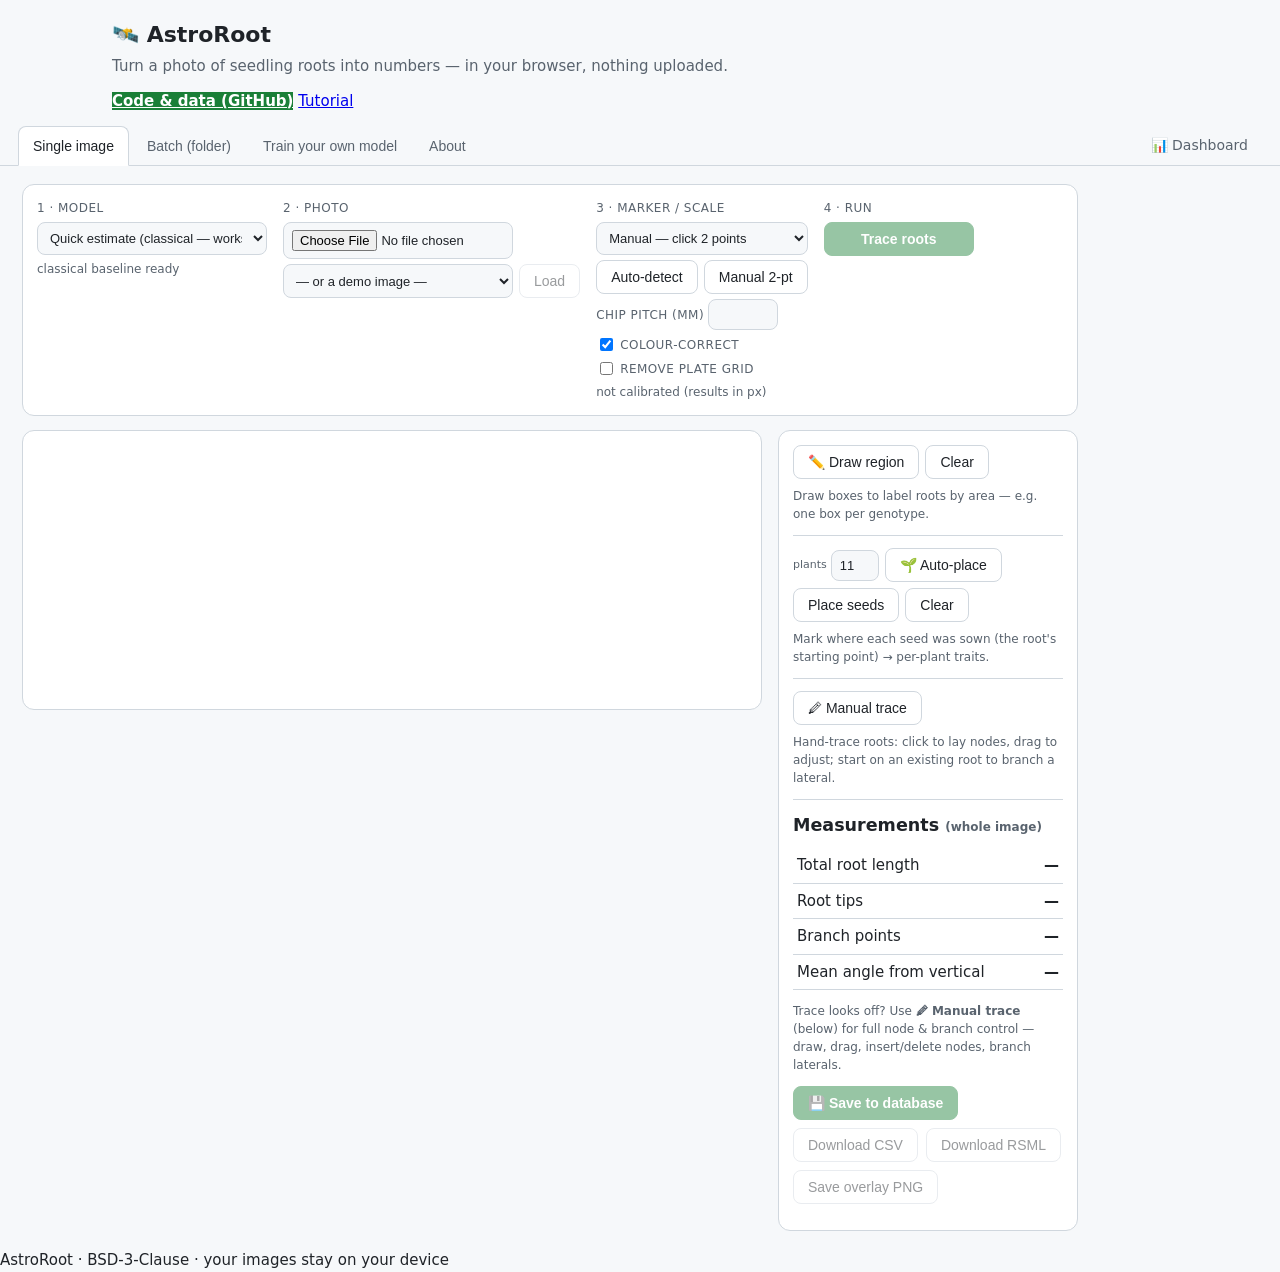
==== index.html @ 3004399a "Add repo links at the top for page consistency (Code & data, docs) Co-Authored-By: Claude Fable 5 <n" ====
<!DOCTYPE html>
<html lang="en">
<head>
<meta charset="utf-8" />
<meta name="viewport" content="width=device-width, initial-scale=1" />
<title>AstroRoot — root image analysis for the classroom</title>
<!-- ONNX Runtime Web (loaded lazily; the app works without it via the classical baseline).
     If offline, drop onnxruntime-web's dist files into ./vendor and point ORT_SRC there. -->
<link rel="stylesheet" href="style.css" />
<link rel="icon" href="assets/cose-logo.png" />
<link rel="stylesheet" href="https://dr-richard-barker.github.io/Plant_response_to_radiation/cose/cose-chrome.css">
<link rel="stylesheet" href="https://dr-richard-barker.github.io/Plant_response_to_radiation/cose/cose-map.css" />
<style>
  /* Make room in the top-left corner for the COSE logo + Map toggle. */
  header{ padding-left:112px }
  @media (max-width:560px){ header{ padding-left:60px } }
</style>
</head>
<body data-site-id="astroroot" data-cose-doc="off" data-brand-logo="assets/cose-logo.png">
<header>
  <h1>🛰️ AstroRoot</h1>
  <p class="tag">Turn a photo of seedling roots into numbers — in your browser, nothing uploaded.</p>
  <div class="cose-btns" style="margin-top:12px">
    <a class="cose-btn primary" href="https://github.com/dr-richard-barker/astroroot">Code &amp; data (GitHub)</a>
    <a class="cose-btn" href="https://github.com/dr-richard-barker/astroroot/blob/main/docs/TUTORIAL.md">Tutorial</a>
  </div>
</header>

<nav class="tabs" role="tablist">
  <button class="tab active" data-tab="single" role="tab">Single image</button>
  <button class="tab" data-tab="batch" role="tab">Batch (folder)</button>
  <button class="tab" data-tab="train" role="tab">Train your own model</button>
  <button class="tab" data-tab="about" role="tab">About</button>
  <a class="tab tablink" href="dashboard.html">📊 Dashboard</a>
</nav>

<main>
  <!-- ============ SINGLE ============ -->
  <section id="single" class="panel active">
    <div class="controls">
      <div class="ctl">
        <label>1 · Model</label>
        <select id="modelSelect">
          <option value="classical">Quick estimate (classical — works now)</option>
          <option value="arabidopsis">Arabidopsis (RootNav 2.0, ONNX)</option>
          <option value="custom">My own model (.onnx)…</option>
        </select>
        <input type="file" id="modelFile" accept=".onnx" hidden />
        <span id="modelStatus" class="hint">classical baseline ready</span>
      </div>
      <div class="ctl">
        <label>2 · Photo</label>
        <input type="file" id="imgFile" accept="image/*" />
        <div class="row tight">
          <select id="demoImg" title="NASA ABRS root timelapse demo images"><option value="">— or a demo image —</option></select>
          <button id="loadDemo" class="ghost" disabled>Load</button>
        </div>
      </div>
      <div class="ctl">
        <label>3 · Marker / scale</label>
        <select id="markerType" title="PlantCV-compatible marker types">
          <option value="manual">Manual — click 2 points</option>
          <optgroup label="Color card (PlantCV detect_color_card)">
            <option value="classic">ColorChecker Classic (24)</option>
            <option value="passport">ColorChecker Passport</option>
            <option value="mini">ColorChecker Mini</option>
            <option value="nano">ColorChecker Nano</option>
            <option value="cameratrax">CameraTrax</option>
            <option value="astro">AstroCalibration Spectrum</option>
          </optgroup>
          <option value="size">Size marker — known length</option>
        </select>
        <div class="row tight">
          <button id="detectBtn" class="ghost" title="Auto-detect the card & normalise colour + scale">Auto-detect</button>
          <button id="calBtn" class="ghost">Manual 2-pt</button>
        </div>
        <label class="mini" id="chipMMwrap" hidden>chip pitch (mm) <input type="number" id="chipMM" step="0.1" style="width:70px"></label>
        <label class="mini"><input type="checkbox" id="colorCorrect" checked> colour-correct</label>
        <label class="mini"><input type="checkbox" id="deGrid"> remove plate grid</label>
        <span id="calStatus" class="hint">not calibrated (results in px)</span>
      </div>
      <div class="ctl">
        <label>4 · Run</label>
        <button id="runBtn" class="primary" disabled>Trace roots</button>
      </div>
    </div>

    <div class="stage">
      <div class="canvaswrap">
        <canvas id="cv"></canvas>
        <canvas id="overlay"></canvas>
      </div>
      <aside class="results">
        <div class="regionbar">
          <button id="roiDraw" class="ghost">✏️ Draw region</button>
          <button id="roiClear" class="ghost">Clear</button>
          <div id="roiHint" class="hint">Draw boxes to label roots by area — e.g. one box per genotype.</div>
        </div>
        <div class="regionbar">
          <label class="mini">plants <input type="number" id="plantN" min="1" max="200" value="11" style="width:48px"></label>
          <button id="seedAuto" class="ghost">🌱 Auto-place</button>
          <button id="seedDraw" class="ghost">Place seeds</button>
          <button id="seedClear" class="ghost">Clear</button>
          <div id="seedHint" class="hint">Mark where each seed was sown (the root's starting point) → per-plant traits.</div>
        </div>
        <div class="regionbar">
          <button id="traceToggle" class="ghost">🖉 Manual trace</button>
          <span id="traceTools" hidden>
            <button id="traceDrawBtn" class="ghost">＋ Root</button>
            <button id="traceRouteBtn" class="ghost" title="Click a start, then a tip — auto-trace along the root">⟿ Route</button>
            <button id="traceRefine" class="ghost" title="Snap nodes onto the root centre-line & measure width">Refine</button>
            <button id="traceSmooth" class="ghost primary" title="Smooth the roots with a spline through the nodes">Smooth</button>
            <button id="traceEditBtn" class="ghost">Edit nodes</button>
            <button id="traceFromAuto" class="ghost" title="Seed the editor from the auto-trace">From auto</button>
            <button id="traceMeasureBtn" class="ghost">Measure</button>
            <button id="traceRsmlBtn" class="ghost">RSML</button>
            <button id="traceClear" class="ghost">Clear</button>
          </span>
          <div id="traceHint" class="hint">Hand-trace roots: click to lay nodes, drag to adjust; start on an existing root to branch a lateral.</div>
        </div>
        <h3>Measurements <span class="hint" id="measScope">(whole image)</span></h3>
        <table id="traits">
          <tr><td>Total root length</td><td id="tLen">—</td></tr>
          <tr><td>Root tips</td><td id="tTips">—</td></tr>
          <tr><td>Branch points</td><td id="tBranch">—</td></tr>
          <tr><td>Mean angle from vertical</td><td id="tAngle">—</td></tr>
        </table>
        <div class="editrow" hidden id="editRow">
          <span class="hint">Trace looks off? Use <b>🖉 Manual trace</b> (below) for full node &amp; branch control — draw, drag, insert/delete nodes, branch laterals.</span>
        </div>
        <div class="btnrow">
          <button id="saveDbBtn" class="primary" disabled>💾 Save to database</button>
          <button id="csvBtn" class="ghost" disabled>Download CSV</button>
          <button id="rsmlBtn" class="ghost" disabled>Download RSML</button>
          <button id="pngBtn" class="ghost" disabled>Save overlay PNG</button>
        </div>
        <p class="method" id="methodNote"></p>
        <div id="roiResults" hidden>
          <h3 style="margin-top:14px">Per-region</h3>
          <table id="roiTable" class="datatable"></table>
          <button id="roiSaveDb" class="primary" style="margin-top:8px">💾 Save regions to database</button>
        </div>
        <div id="plantResults" hidden>
          <h3 style="margin-top:14px">Per-plant <span class="hint" id="plantCount"></span></h3>
          <div class="scrolly"><table id="plantTable" class="datatable"></table></div>
          <button id="plantSaveDb" class="primary" style="margin-top:8px">💾 Save plants to database</button>
        </div>
      </aside>
    </div>

    <div id="reportSection" class="reportbar" hidden>
      <div class="btnrow" style="align-items:center">
        <h3 style="margin:0">Summary report</h3>
        <span style="flex:1"></span>
        <button id="reportPreview" class="ghost">Preview</button>
        <button id="genReport" class="primary">📄 Download report (HTML)</button>
      </div>
      <p class="hint">A self-contained report — measurements, per-region &amp; per-plant figures, and the traced image. Open it in any browser or print to PDF.</p>
      <div id="reportPreviewBox"></div>
    </div>
  </section>

  <!-- ============ BATCH ============ -->
  <section id="batch" class="panel">
    <div class="controls">
      <div class="ctl">
        <label>Model</label>
        <select id="batchModel">
          <option value="classical">Quick estimate (classical)</option>
          <option value="arabidopsis">Arabidopsis (RootNav 2.0, ONNX)</option>
          <option value="custom">My own model (.onnx)…</option>
        </select>
      </div>
      <div class="ctl">
        <label>Scale (px per cm)</label>
        <input type="number" id="batchScale" placeholder="e.g. 60 — blank = px" min="1" step="0.1" />
        <label class="mini"><input type="checkbox" id="deGridBatch"> remove plate grid</label>
      </div>
      <div class="ctl">
        <label>Images</label>
        <input type="file" id="batchFiles" accept="image/*" multiple />
        <button id="loadDemoBatch" class="ghost" title="Load the 8 ABRS timelapse demo images">Load demo set (8)</button>
      </div>
      <div class="ctl">
        <label>Run</label>
        <button id="batchRun" class="primary" disabled>Process all</button>
      </div>
    </div>
    <div id="batchApply" class="hint" style="margin:6px 0"></div>
    <div id="batchProgress" class="hint"></div>
    <table id="batchTable" class="datatable" hidden>
      <thead><tr><th>Image</th><th>Length</th><th>Tips</th><th>Branches</th><th>Angle°</th></tr></thead>
      <tbody></tbody>
    </table>
    <div class="btnrow">
      <button id="batchSaveDb" class="primary" disabled>💾 Save all to database</button>
      <button id="batchCsv" class="ghost" disabled>Download results CSV</button>
    </div>
  </section>

  <!-- ============ TRAIN ============ -->
  <section id="train" class="panel">
    <h2>Train your own model</h2>
    <p>
      The neural network can't be trained inside the browser — that needs a GPU. So AstroRoot
      splits the job: you <b>label examples here</b>, train <b>in the cloud</b> (a free Colab or
      CyVerse notebook), then <b>load the finished <code>.onnx</code> back into AstroRoot</b>.
    </p>
    <ol class="steps">
      <li>
        <b>Label roots.</b> Load a photo, then trace each root by clicking along it (click to add
        points, double-click to finish a root). Each trace is saved as an RSML polyline.
        <div class="canvaswrap small">
          <canvas id="lblCv"></canvas>
          <canvas id="lblOverlay"></canvas>
        </div>
        <div class="btnrow">
          <input type="file" id="lblImg" accept="image/*" />
          <button id="lblUndo" class="ghost">Undo point</button>
          <button id="lblFinish" class="ghost">Finish root</button>
          <button id="lblClear" class="ghost">Clear image</button>
          <span id="lblCount" class="hint">0 roots traced</span>
        </div>
      </li>
      <li>
        <b>Build the training set.</b> Add each labelled image to your dataset, then export it as a
        zip of image + RSML pairs (the exact format RootNav 2.0 trains on).
        <div class="btnrow">
          <button id="dsAdd" class="ghost">Add this image to dataset</button>
          <button id="dsExport" class="primary" disabled>Export training set (.zip)</button>
          <span id="dsCount" class="hint">0 images in dataset</span>
        </div>
      </li>
      <li>
        <b>Train in the cloud.</b> Open the training notebook, upload your zip, run it (≈30–60 min
        on a free GPU). It fine-tunes the Arabidopsis model and gives you a <code>model.onnx</code>.
        <div class="btnrow">
          <a class="ghost btnlink" id="colabLink" href="docs/TRAINING.md">Open training guide</a>
        </div>
      </li>
      <li>
        <b>Use it.</b> Back on the Single/Batch tabs, choose <i>My own model (.onnx)…</i> and pick
        your file. It now traces roots in <i>your</i> style.
      </li>
    </ol>
  </section>

  <!-- ============ ABOUT ============ -->
  <section id="about" class="panel">
    <h2>About AstroRoot</h2>
    <p>
      A free, install-free root-image analyser for students and teachers. It brings together the
      friendly, correct-by-hand feel of <b>RootNav 1</b> with the automatic tracing of
      <b>RootNav 2.0</b>'s deep-learning model — running entirely in your browser, so student
      photos never leave the device.
    </p>
    <ul>
      <li><b>Auto engine:</b> RootNav 2.0 stacked-hourglass model, exported to ONNX, run with
        ONNX Runtime Web. (Until a model is loaded, a transparent classical baseline is used.)</li>
      <li><b>Interactive layer:</b> RootNav 1-style hand correction of the traced result.</li>
      <li><b>Outputs:</b> length, tips, branch points, gravitropic angle; CSV + RSML export.</li>
      <li><b>Calibration:</b> the AstroCalibration marker sets pixels → millimetres.</li>
    </ul>
    <p>
      <b>New here?</b> The <a href="docs/TUTORIAL.md">hands-on tutorial</a> walks through every
      feature. Start with the <b>Synthetic — clean, known answer</b> demo roots in the picker above:
      a simple shape drawn at a known scale, so the measurements can be checked against an exact
      expected value (unlike the real, deliberately diverse NASA/ABRS plates).
    </p>
    <p class="method">
      Built on <a href="https://github.com/robail-yasrab/RootNav-2.0">RootNav 2.0</a> and
      <a href="https://www.plant-image-analysis.org/software/rootnav">RootNav 1</a>
      (both BSD-3-Clause, University of Nottingham). Part of the
      <a href="https://dr-richard-barker.github.io/AIRI/">AIRI</a> astrobotany program.
    </p>
  </section>
</main>

<footer>
  <span>AstroRoot · BSD-3-Clause · your images stay on your device</span>
</footer>

<script src="db.js"></script>
<script src="estimator.js"></script>
<script src="app.js"></script>
<script src="https://dr-richard-barker.github.io/Plant_response_to_radiation/cose/sites.js"></script>
<script src="https://dr-richard-barker.github.io/Plant_response_to_radiation/cose/theme.js"></script>
</body>
</html>
---- style.css ----
:root{
  --bg:#0d1117; --panel:#161b22; --edge:#30363d; --ink:#e6edf3; --muted:#9198a1;
  --accent:#3fb950; --accent2:#58a6ff; --warn:#d29922;
}
@media (prefers-color-scheme: light){
  :root{ --bg:#f6f8fa; --panel:#fff; --edge:#d0d7de; --ink:#1f2328; --muted:#59636e;
    --accent:#1a7f37; --accent2:#0969da; --warn:#9a6700; }
}
*{box-sizing:border-box}
body{margin:0;font:15px/1.5 system-ui,-apple-system,Segoe UI,Roboto,sans-serif;background:var(--bg);color:var(--ink)}
header{padding:18px 22px 6px}
h1{margin:0;font-size:22px}
.tag{margin:4px 0 0;color:var(--muted)}
.tabs{display:flex;gap:4px;padding:8px 18px 0;border-bottom:1px solid var(--edge);flex-wrap:wrap}
.tab{background:none;border:0;color:var(--muted);padding:9px 14px;cursor:pointer;border-radius:8px 8px 0 0;font-size:14px}
.tab:hover{color:var(--ink)}
.tab.active{color:var(--ink);background:var(--panel);border:1px solid var(--edge);border-bottom-color:var(--panel);margin-bottom:-1px}
main{padding:18px 22px;max-width:1100px}
.panel{display:none}
.panel.active{display:block}
.controls{display:flex;gap:16px;flex-wrap:wrap;background:var(--panel);border:1px solid var(--edge);border-radius:12px;padding:14px;margin-bottom:14px}
.ctl{display:flex;flex-direction:column;gap:5px;min-width:150px}
.ctl label{font-size:12px;color:var(--muted);text-transform:uppercase;letter-spacing:.04em}
select,input[type=number],input[type=file]{background:var(--bg);color:var(--ink);border:1px solid var(--edge);border-radius:8px;padding:7px 8px;font-size:13px;max-width:230px}
button{font-size:14px;border-radius:8px;padding:8px 14px;cursor:pointer;border:1px solid var(--edge);background:var(--panel);color:var(--ink)}
button:disabled{opacity:.45;cursor:not-allowed}
.primary{background:var(--accent);border-color:var(--accent);color:#fff;font-weight:600}
.ghost{background:transparent}
.btnlink{display:inline-block;text-decoration:none}
.hint{font-size:12px;color:var(--muted)}
.stage{display:grid;grid-template-columns:1fr 300px;gap:16px;align-items:start}
@media (max-width:840px){.stage{grid-template-columns:1fr}}
.canvaswrap{position:relative;background:var(--panel);border:1px solid var(--edge);border-radius:12px;overflow:auto;min-height:280px}
.canvaswrap.small{min-height:220px}
.canvaswrap canvas{display:block;max-width:100%}
#overlay,#lblOverlay{position:absolute;top:0;left:0}
.results{background:var(--panel);border:1px solid var(--edge);border-radius:12px;padding:14px}
.results h3{margin:0 0 10px}
#traits{width:100%;border-collapse:collapse}
#traits td{padding:6px 4px;border-bottom:1px solid var(--edge)}
#traits td:last-child{text-align:right;font-variant-numeric:tabular-nums;font-weight:600}
.btnrow{display:flex;gap:8px;flex-wrap:wrap;margin-top:12px;align-items:center}
.editrow{margin-top:12px;display:flex;flex-direction:column;gap:3px}
.regionbar{display:flex;flex-wrap:wrap;gap:6px;align-items:center;margin-bottom:12px;padding-bottom:12px;border-bottom:1px solid var(--edge)}
.regionbar .hint{flex-basis:100%;margin-top:2px}
.reportbar{margin-top:18px;padding-top:14px;border-top:1px solid var(--edge)}
#roiResults .datatable{font-size:12px}
#plantResults .datatable{font-size:12px}
.scrolly{max-height:220px;overflow:auto;border:1px solid var(--edge);border-radius:8px}
.scrolly .datatable{margin-top:0}
.scrolly th{position:sticky;top:0}
.method{font-size:12px;color:var(--muted);margin-top:12px}
.datatable{width:100%;border-collapse:collapse;margin-top:8px;font-size:13px}
.datatable th,.datatable td{border:1px solid var(--edge);padding:6px 8px;text-align:left}
.datatable th{background:var(--panel)}
.steps{line-height:1.7} .steps>li{margin-bottom:18px}
.tab[data-tab] {white-space:nowrap}
.tablink{text-decoration:none;margin-left:auto}
.row.tight{display:flex;gap:6px}
.mini{font-size:11px;color:var(--muted);display:flex;align-items:center;gap:4px;text-transform:none;letter-spacing:0}
optgroup{color:var(--muted)}
.statgrid{display:grid;grid-template-columns:repeat(auto-fit,minmax(120px,1fr));gap:12px;margin-bottom:16px}
.stat{background:var(--panel);border:1px solid var(--edge);border-radius:12px;padding:14px;text-align:center}
.statval{font-size:24px;font-weight:700}
.statlbl{font-size:12px;color:var(--muted);margin-top:2px}
.chartrow{display:grid;grid-template-columns:1fr 1fr;gap:16px;margin-bottom:16px}
@media (max-width:760px){.chartrow{grid-template-columns:1fr}}
.chartbox{background:var(--panel);border:1px solid var(--edge);border-radius:12px;padding:14px}
.chartbox h3{margin:0 0 8px;font-size:14px}
.datatable img{display:block}
.datatable tbody tr:hover{background:var(--panel)}
.cloudbox{background:var(--panel);border:1px solid var(--edge);border-radius:12px;padding:12px 14px;margin-bottom:16px}
.cloudbox summary{cursor:pointer;font-weight:600}
.cloudform{display:flex;gap:14px;flex-wrap:wrap;margin:10px 0}
.cloudform .mini{flex-direction:column;align-items:flex-start;gap:3px}
.datatable tbody tr{cursor:pointer}
.detailbox{background:var(--panel);border:1px solid var(--edge);border-radius:12px;padding:14px;margin-top:16px}
.traitgrid{display:grid;grid-template-columns:repeat(auto-fit,minmax(130px,1fr));gap:10px;margin-top:8px}
.trait{background:var(--bg);border:1px solid var(--edge);border-radius:8px;padding:8px 10px}
.tval{font-size:16px;font-weight:700;font-variant-numeric:tabular-nums}
.tlbl{font-size:11px;color:var(--muted);margin-top:2px}
.detailmain{display:flex;gap:16px;flex-wrap:wrap;margin-top:8px}
.detailimg{background:var(--bg);border:1px solid var(--edge);border-radius:8px;padding:8px;text-align:center}
.detailimg svg{max-width:100%;height:auto}
.grouptag{background:var(--accent2);color:#fff;border-radius:10px;padding:1px 8px;font-size:11px;white-space:nowrap}
.minisketch svg{vertical-align:middle}
#tbl th:first-child,#tbl td:first-child{width:24px;text-align:center}
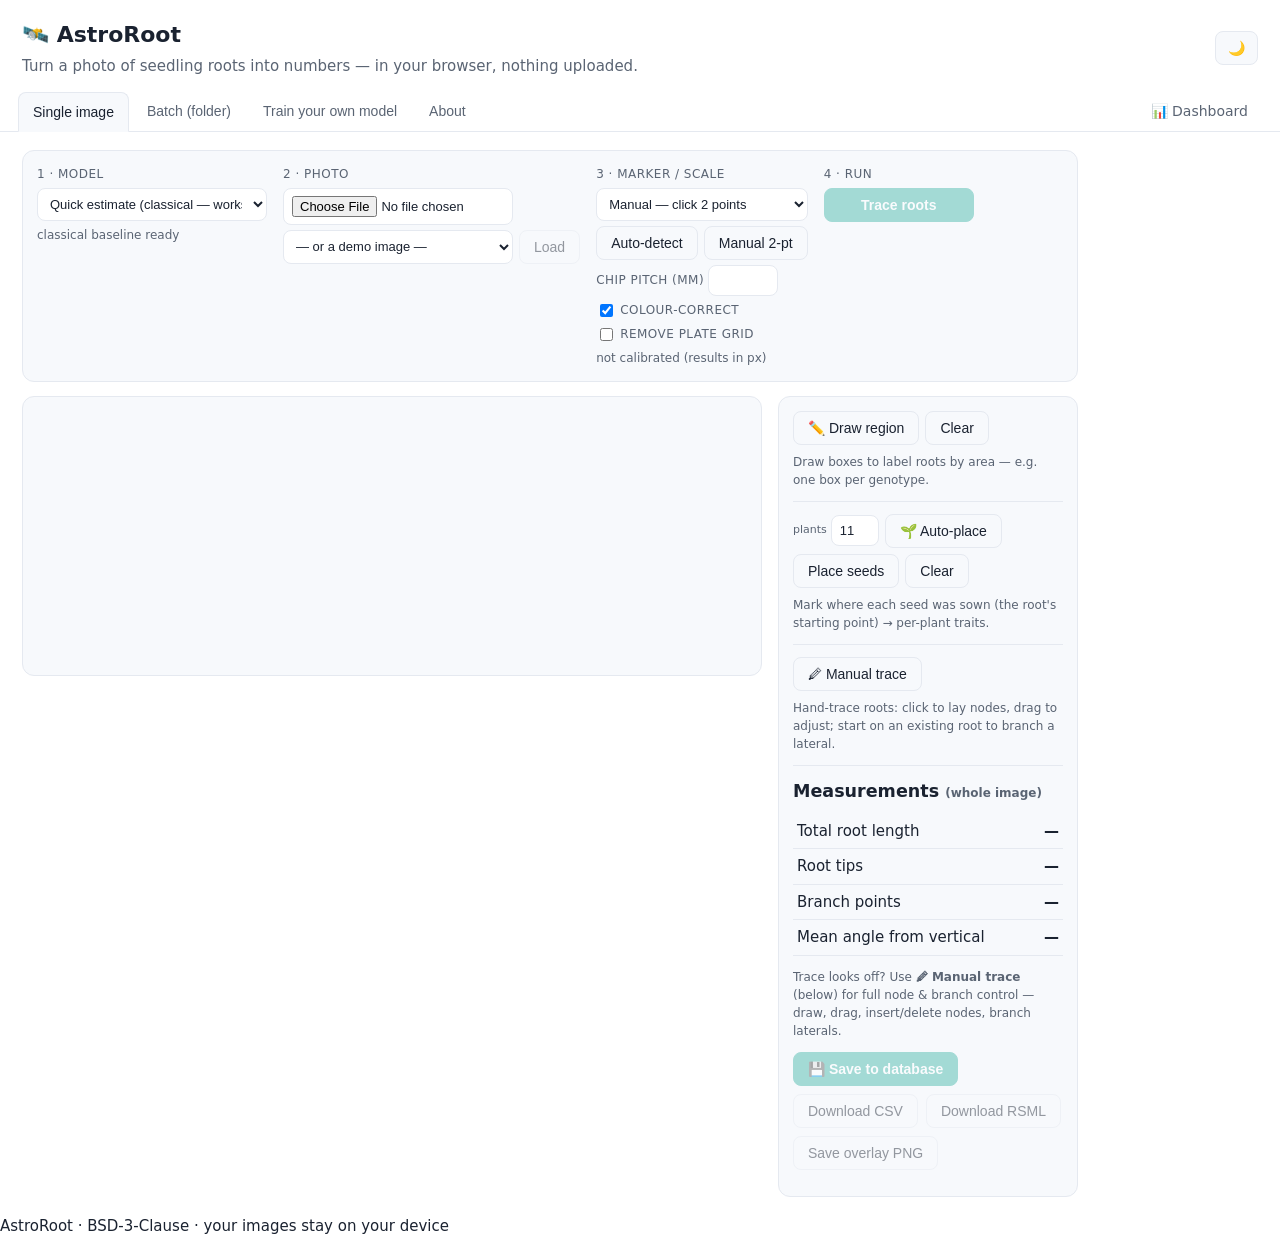
==== commit 568ab0c9: "Add light/dark theme toggle and align with CoSE styling variables" ====
--- a/index.html
+++ b/index.html
@@ -4,26 +4,26 @@
 <meta charset="utf-8" />
 <meta name="viewport" content="width=device-width, initial-scale=1" />
 <title>AstroRoot — root image analysis for the classroom</title>
+<script>
+  (function() {
+    let theme = localStorage.getItem('cose_theme');
+    if (!theme) {
+      theme = window.matchMedia('(prefers-color-scheme: dark)').matches ? 'dark' : 'light';
+    }
+    document.documentElement.setAttribute('data-theme', theme);
+  })();
+</script>
 <!-- ONNX Runtime Web (loaded lazily; the app works without it via the classical baseline).
      If offline, drop onnxruntime-web's dist files into ./vendor and point ORT_SRC there. -->
 <link rel="stylesheet" href="style.css" />
-<link rel="icon" href="assets/cose-logo.png" />
-<link rel="stylesheet" href="https://dr-richard-barker.github.io/Plant_response_to_radiation/cose/cose-chrome.css">
-<link rel="stylesheet" href="https://dr-richard-barker.github.io/Plant_response_to_radiation/cose/cose-map.css" />
-<style>
-  /* Make room in the top-left corner for the COSE logo + Map toggle. */
-  header{ padding-left:112px }
-  @media (max-width:560px){ header{ padding-left:60px } }
-</style>
 </head>
-<body data-site-id="astroroot" data-cose-doc="off" data-brand-logo="assets/cose-logo.png">
-<header>
-  <h1>🛰️ AstroRoot</h1>
-  <p class="tag">Turn a photo of seedling roots into numbers — in your browser, nothing uploaded.</p>
-  <div class="cose-btns" style="margin-top:12px">
-    <a class="cose-btn primary" href="https://github.com/dr-richard-barker/astroroot">Code &amp; data (GitHub)</a>
-    <a class="cose-btn" href="https://github.com/dr-richard-barker/astroroot/blob/main/docs/TUTORIAL.md">Tutorial</a>
+<body>
+<header style="display:flex; justify-content:space-between; align-items:center; flex-wrap:wrap; gap:16px;">
+  <div>
+    <h1>🛰️ AstroRoot</h1>
+    <p class="tag">Turn a photo of seedling roots into numbers — in your browser, nothing uploaded.</p>
   </div>
+  <button onclick="toggleTheme()" id="themeToggleBtn" style="padding: 8px 12px; border-radius: 8px; font-size: 14px; cursor: pointer; border: 1px solid var(--edge); background: var(--panel); color: var(--ink); font-weight: 600;" title="Toggle Theme">🌓</button>
 </header>
 
 <nav class="tabs" role="tablist">
@@ -283,7 +283,27 @@
 <script src="db.js"></script>
 <script src="estimator.js"></script>
 <script src="app.js"></script>
-<script src="https://dr-richard-barker.github.io/Plant_response_to_radiation/cose/sites.js"></script>
-<script src="https://dr-richard-barker.github.io/Plant_response_to_radiation/cose/theme.js"></script>
+<script>
+  function toggleTheme() {
+    const htmlEl = document.documentElement;
+    const currentTheme = htmlEl.getAttribute('data-theme') || 'dark';
+    const newTheme = currentTheme === 'dark' ? 'light' : 'dark';
+    
+    htmlEl.setAttribute('data-theme', newTheme);
+    localStorage.setItem('cose_theme', newTheme);
+    
+    document.getElementById('themeToggleBtn').textContent = newTheme === 'dark' ? '☀️' : '🌙';
+  }
+
+  function initThemeIcon() {
+    const currentTheme = document.documentElement.getAttribute('data-theme') || 'dark';
+    const btn = document.getElementById('themeToggleBtn');
+    if (btn) {
+      btn.textContent = currentTheme === 'dark' ? '☀️' : '🌙';
+    }
+  }
+  
+  initThemeIcon();
+</script>
 </body>
 </html>
--- a/style.css
+++ b/style.css
@@ -1,10 +1,22 @@
-:root{
-  --bg:#0d1117; --panel:#161b22; --edge:#30363d; --ink:#e6edf3; --muted:#9198a1;
-  --accent:#3fb950; --accent2:#58a6ff; --warn:#d29922;
+:root {
+  --bg: #ffffff;
+  --panel: #f7f9fc;
+  --edge: #e5e9f0;
+  --ink: #1a2230;
+  --muted: #5a6473;
+  --accent: #3fb6a8;
+  --accent2: #5b56d6;
+  --warn: #9a6700;
 }
-@media (prefers-color-scheme: light){
-  :root{ --bg:#f6f8fa; --panel:#fff; --edge:#d0d7de; --ink:#1f2328; --muted:#59636e;
-    --accent:#1a7f37; --accent2:#0969da; --warn:#9a6700; }
+html[data-theme="dark"] {
+  --bg: #0f141b;
+  --panel: #161d27;
+  --edge: #232c39;
+  --ink: #e6ebf2;
+  --muted: #9aa6b6;
+  --accent: #54c9ba;
+  --accent2: #8f8bf0;
+  --warn: #d29922;
 }
 *{box-sizing:border-box}
 body{margin:0;font:15px/1.5 system-ui,-apple-system,Segoe UI,Roboto,sans-serif;background:var(--bg);color:var(--ink)}
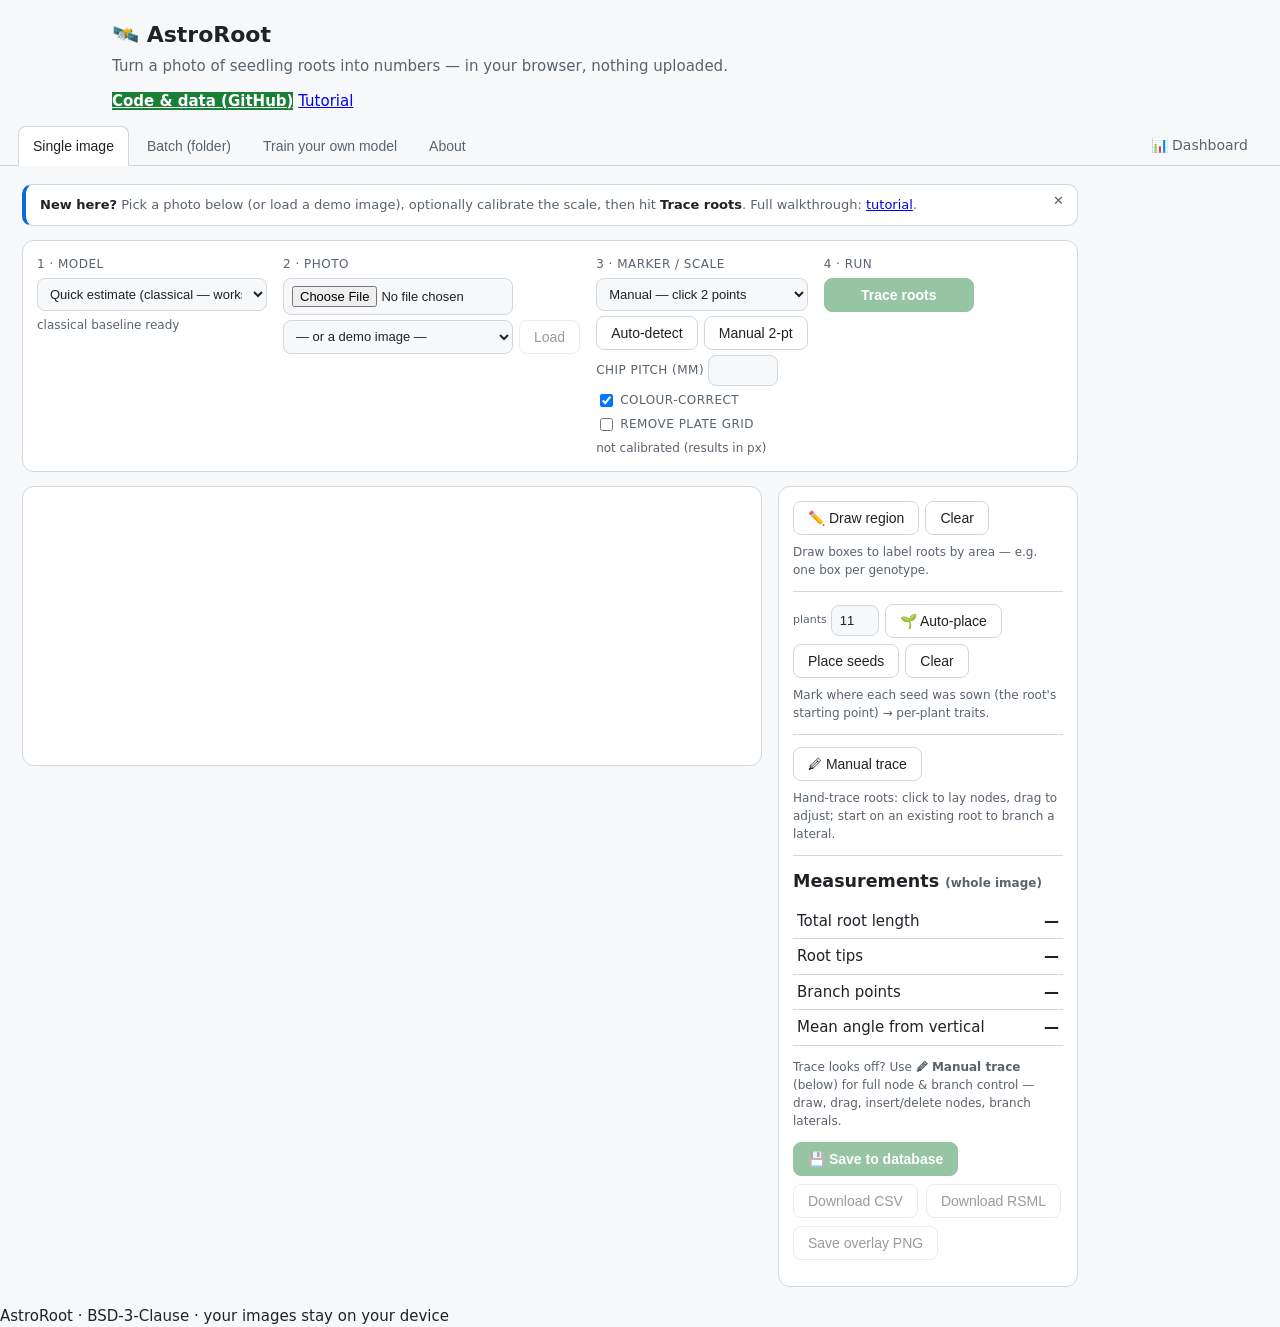
==== commit f306ee74: "GUI/UX pass: onboarding banner, drag-drop/paste upload, Esc to exit trace mode - Dismissible "New he" ====
--- a/index.html
+++ b/index.html
@@ -4,26 +4,36 @@
 <meta charset="utf-8" />
 <meta name="viewport" content="width=device-width, initial-scale=1" />
 <title>AstroRoot — root image analysis for the classroom</title>
-<script>
-  (function() {
-    let theme = localStorage.getItem('cose_theme');
-    if (!theme) {
-      theme = window.matchMedia('(prefers-color-scheme: dark)').matches ? 'dark' : 'light';
-    }
-    document.documentElement.setAttribute('data-theme', theme);
-  })();
-</script>
 <!-- ONNX Runtime Web (loaded lazily; the app works without it via the classical baseline).
      If offline, drop onnxruntime-web's dist files into ./vendor and point ORT_SRC there. -->
 <link rel="stylesheet" href="style.css" />
+<link rel="icon" href="assets/cose-logo.png" />
+<link rel="stylesheet" href="https://dr-richard-barker.github.io/Plant_response_to_radiation/cose/cose-chrome.css">
+<link rel="stylesheet" href="https://dr-richard-barker.github.io/Plant_response_to_radiation/cose/cose-map.css" />
+<style>
+  /* Make room in the top-left corner for the COSE logo + Map toggle. */
+  header{ padding-left:112px }
+  @media (max-width:560px){ header{ padding-left:60px } }
+</style>
+<script>
+  /* Embedded inside the AstroBotany database (?embed=1): hide the CoSE
+     cross-site chrome + hero (keep the tool's own tabs) so it blends in. */
+  if (new URLSearchParams(location.search).get('embed') === '1') {
+    document.documentElement.classList.add('cose-embed');
+    var s = document.createElement('style');
+    s.textContent = '.page>header,body>header,.topbar,.sitebar,.map-scrim,.cose-theme-btn,.map-toggle,.cose-brand{display:none!important} body{margin:0!important;padding-top:0!important} .page,body.map-open .page{margin-left:0!important;margin-right:0!important}';
+    document.head.appendChild(s);
+  }
+</script>
 </head>
-<body>
-<header style="display:flex; justify-content:space-between; align-items:center; flex-wrap:wrap; gap:16px;">
-  <div>
-    <h1>🛰️ AstroRoot</h1>
-    <p class="tag">Turn a photo of seedling roots into numbers — in your browser, nothing uploaded.</p>
+<body data-site-id="astroroot" data-cose-doc="off" data-brand-logo="assets/cose-logo.png">
+<header>
+  <h1>🛰️ AstroRoot</h1>
+  <p class="tag">Turn a photo of seedling roots into numbers — in your browser, nothing uploaded.</p>
+  <div class="cose-btns" style="margin-top:12px">
+    <a class="cose-btn primary" href="https://github.com/dr-richard-barker/astroroot">Code &amp; data (GitHub)</a>
+    <a class="cose-btn" href="https://github.com/dr-richard-barker/astroroot/blob/main/docs/TUTORIAL.md">Tutorial</a>
   </div>
-  <button onclick="toggleTheme()" id="themeToggleBtn" style="padding: 8px 12px; border-radius: 8px; font-size: 14px; cursor: pointer; border: 1px solid var(--edge); background: var(--panel); color: var(--ink); font-weight: 600;" title="Toggle Theme">🌓</button>
 </header>
 
 <nav class="tabs" role="tablist">
@@ -37,6 +47,11 @@
 <main>
   <!-- ============ SINGLE ============ -->
   <section id="single" class="panel active">
+    <div id="quickStart" class="quickstart" hidden>
+      <button id="qsClose" class="ghost qsclose" title="Dismiss" aria-label="Dismiss quick start">✕</button>
+      <b>New here?</b> Pick a photo below (or load a demo image), optionally calibrate the scale,
+      then hit <b>Trace roots</b>. Full walkthrough: <a href="docs/TUTORIAL.md">tutorial</a>.
+    </div>
     <div class="controls">
       <div class="ctl">
         <label>1 · Model</label>
@@ -283,27 +298,7 @@
 <script src="db.js"></script>
 <script src="estimator.js"></script>
 <script src="app.js"></script>
-<script>
-  function toggleTheme() {
-    const htmlEl = document.documentElement;
-    const currentTheme = htmlEl.getAttribute('data-theme') || 'dark';
-    const newTheme = currentTheme === 'dark' ? 'light' : 'dark';
-    
-    htmlEl.setAttribute('data-theme', newTheme);
-    localStorage.setItem('cose_theme', newTheme);
-    
-    document.getElementById('themeToggleBtn').textContent = newTheme === 'dark' ? '☀️' : '🌙';
-  }
-
-  function initThemeIcon() {
-    const currentTheme = document.documentElement.getAttribute('data-theme') || 'dark';
-    const btn = document.getElementById('themeToggleBtn');
-    if (btn) {
-      btn.textContent = currentTheme === 'dark' ? '☀️' : '🌙';
-    }
-  }
-  
-  initThemeIcon();
-</script>
+<script src="https://dr-richard-barker.github.io/Plant_response_to_radiation/cose/sites.js"></script>
+<script src="https://dr-richard-barker.github.io/Plant_response_to_radiation/cose/theme.js"></script>
 </body>
 </html>
--- a/style.css
+++ b/style.css
@@ -1,22 +1,10 @@
-:root {
-  --bg: #ffffff;
-  --panel: #f7f9fc;
-  --edge: #e5e9f0;
-  --ink: #1a2230;
-  --muted: #5a6473;
-  --accent: #3fb6a8;
-  --accent2: #5b56d6;
-  --warn: #9a6700;
+:root{
+  --bg:#0d1117; --panel:#161b22; --edge:#30363d; --ink:#e6edf3; --muted:#9198a1;
+  --accent:#3fb950; --accent2:#58a6ff; --warn:#d29922;
 }
-html[data-theme="dark"] {
-  --bg: #0f141b;
-  --panel: #161d27;
-  --edge: #232c39;
-  --ink: #e6ebf2;
-  --muted: #9aa6b6;
-  --accent: #54c9ba;
-  --accent2: #8f8bf0;
-  --warn: #d29922;
+@media (prefers-color-scheme: light){
+  :root{ --bg:#f6f8fa; --panel:#fff; --edge:#d0d7de; --ink:#1f2328; --muted:#59636e;
+    --accent:#1a7f37; --accent2:#0969da; --warn:#9a6700; }
 }
 *{box-sizing:border-box}
 body{margin:0;font:15px/1.5 system-ui,-apple-system,Segoe UI,Roboto,sans-serif;background:var(--bg);color:var(--ink)}
@@ -45,6 +33,11 @@
 .canvaswrap{position:relative;background:var(--panel);border:1px solid var(--edge);border-radius:12px;overflow:auto;min-height:280px}
 .canvaswrap.small{min-height:220px}
 .canvaswrap canvas{display:block;max-width:100%}
+.canvaswrap.dragover{outline:2px dashed var(--accent2);outline-offset:-2px;background:color-mix(in srgb, var(--accent2) 10%, var(--panel))}
+.quickstart{position:relative;background:var(--panel);border:1px solid var(--edge);border-left:4px solid var(--accent2);border-radius:10px;padding:10px 34px 10px 14px;margin-bottom:14px;font-size:13px;color:var(--muted)}
+.quickstart b{color:var(--ink)}
+.qsclose{position:absolute;top:6px;right:6px;padding:2px 7px;border:0;background:transparent;color:var(--muted);font-size:13px}
+.qsclose:hover{color:var(--ink)}
 #overlay,#lblOverlay{position:absolute;top:0;left:0}
 .results{background:var(--panel);border:1px solid var(--edge);border-radius:12px;padding:14px}
 .results h3{margin:0 0 10px}
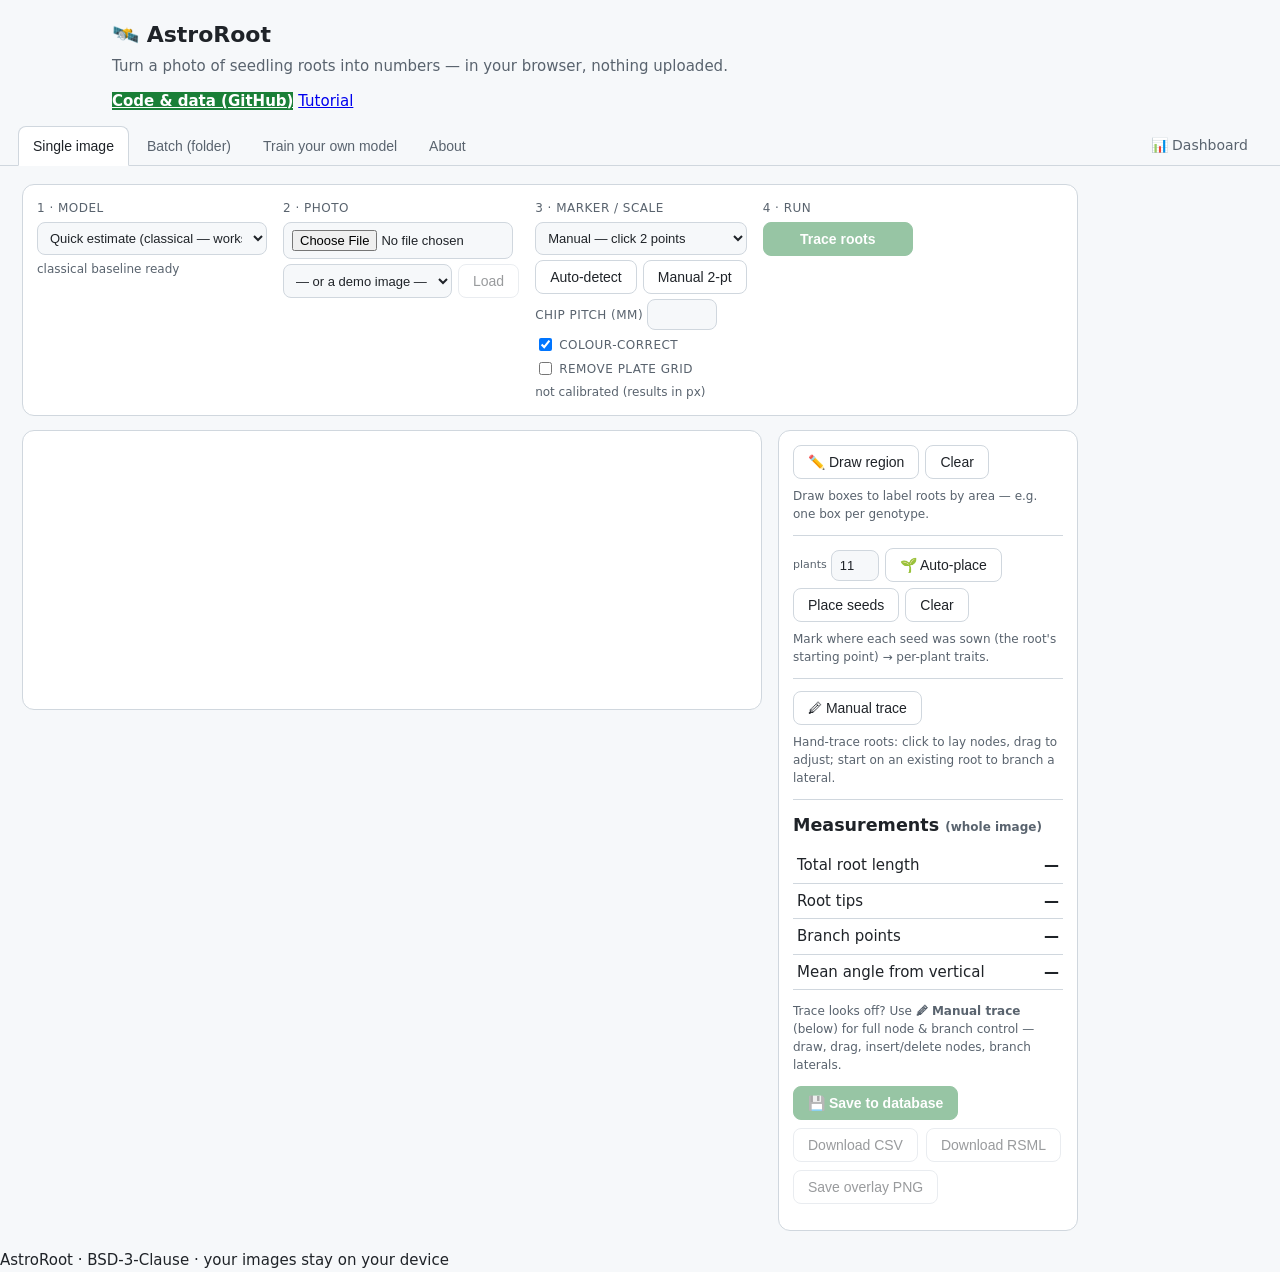
==== commit 021095f0: "Add privacy-respecting visitor analytics tracking snippet" ====
--- a/index.html
+++ b/index.html
@@ -47,11 +47,6 @@
 <main>
   <!-- ============ SINGLE ============ -->
   <section id="single" class="panel active">
-    <div id="quickStart" class="quickstart" hidden>
-      <button id="qsClose" class="ghost qsclose" title="Dismiss" aria-label="Dismiss quick start">✕</button>
-      <b>New here?</b> Pick a photo below (or load a demo image), optionally calibrate the scale,
-      then hit <b>Trace roots</b>. Full walkthrough: <a href="docs/TUTORIAL.md">tutorial</a>.
-    </div>
     <div class="controls">
       <div class="ctl">
         <label>1 · Model</label>
@@ -300,5 +295,6 @@
 <script src="app.js"></script>
 <script src="https://dr-richard-barker.github.io/Plant_response_to_radiation/cose/sites.js"></script>
 <script src="https://dr-richard-barker.github.io/Plant_response_to_radiation/cose/theme.js"></script>
+  <script defer src="https://visitor-analytics.astrobotany.workers.dev/a.js"></script>
 </body>
 </html>
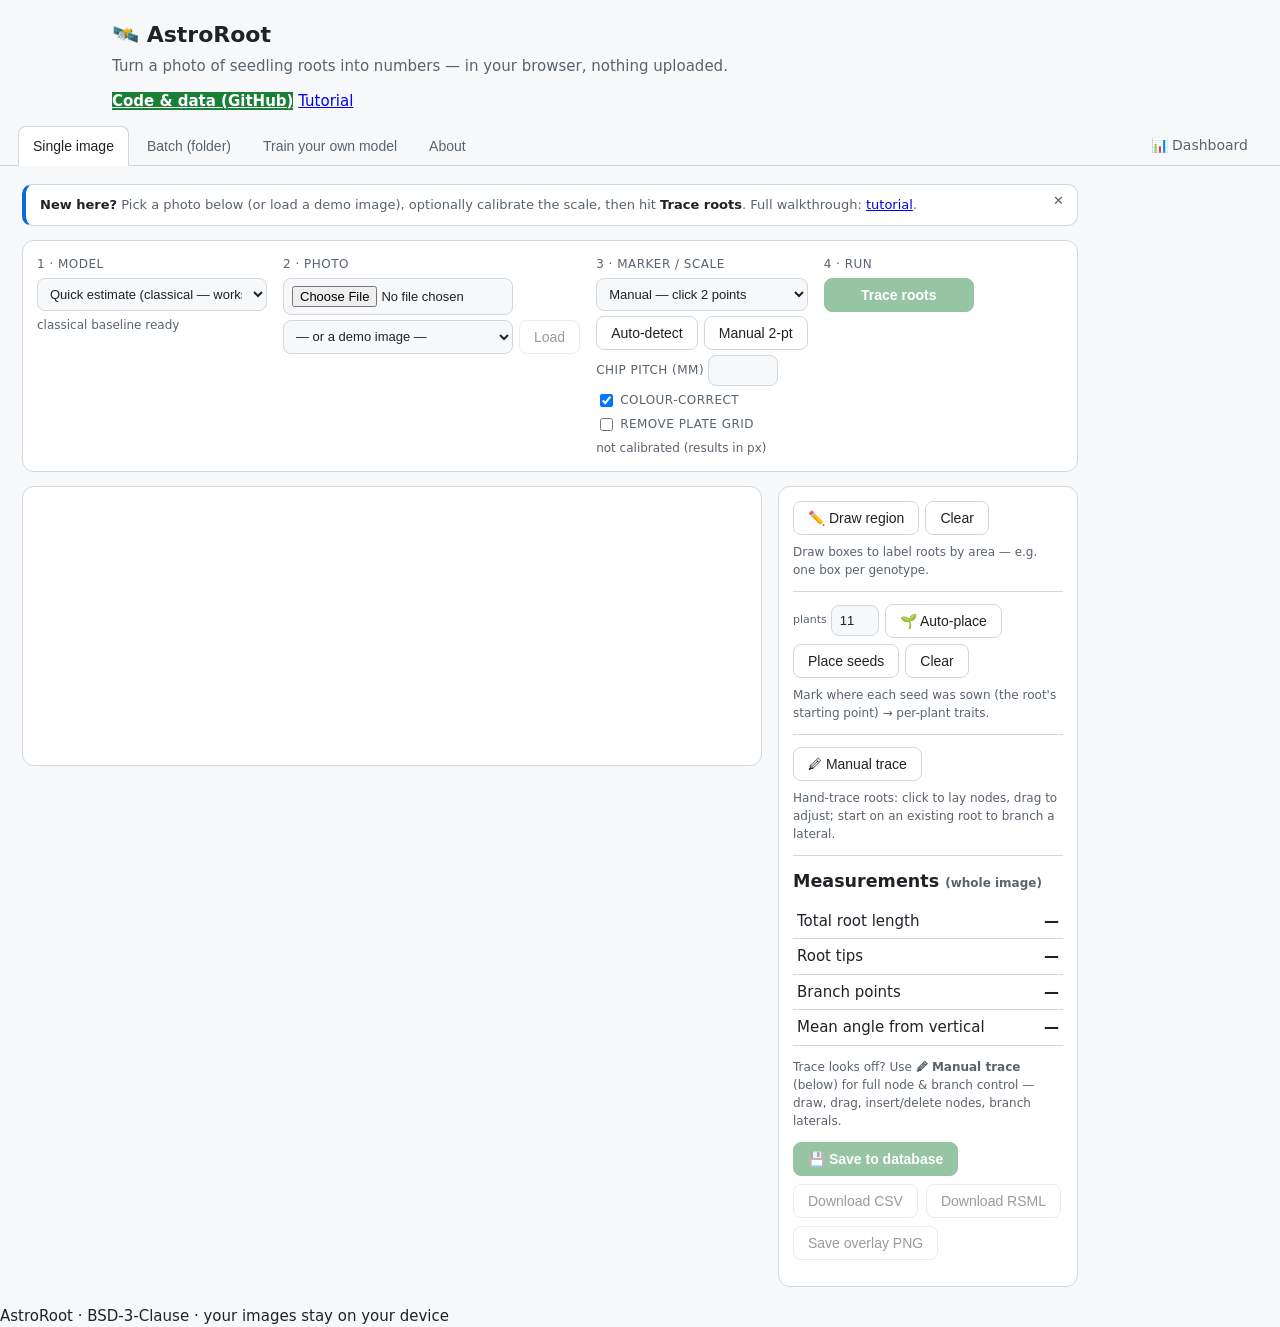
==== commit 6fab39d2: "Merge dee61efb03b45696c9110a48e355844960a387b8 into 021095f0fe37f29554db1986e757a3c4230f994c" ====
--- a/index.html
+++ b/index.html
@@ -47,6 +47,11 @@
 <main>
   <!-- ============ SINGLE ============ -->
   <section id="single" class="panel active">
+    <div id="quickStart" class="quickstart" hidden>
+      <button id="qsClose" class="ghost qsclose" title="Dismiss" aria-label="Dismiss quick start">✕</button>
+      <b>New here?</b> Pick a photo below (or load a demo image), optionally calibrate the scale,
+      then hit <b>Trace roots</b>. Full walkthrough: <a href="docs/TUTORIAL.md">tutorial</a>.
+    </div>
     <div class="controls">
       <div class="ctl">
         <label>1 · Model</label>
